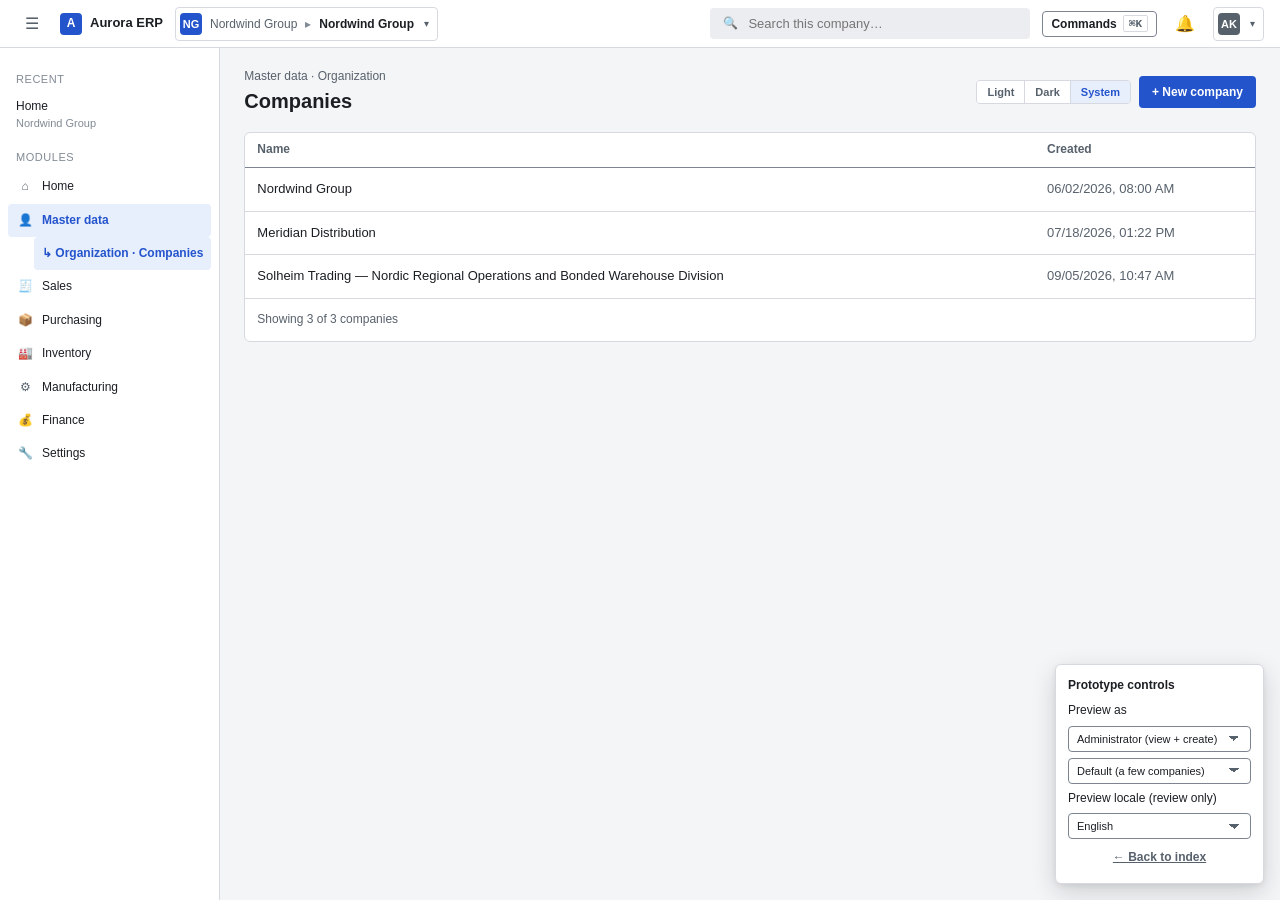
==== docs/design/prototypes/companies-list.html @ a1c12b9b "docs(design): first-run landing screen spec and prototype The second of three screens. What a brand-" ====
<!doctype html>
<html lang="en">
<head>
<meta charset="utf-8">
<meta name="viewport" content="width=device-width, initial-scale=1">
<title id="page-title">Companies — Nordwind Group · Aurora ERP</title>
<link rel="stylesheet" href="tokens.css">
<link rel="stylesheet" href="app.css">
<style>
  /* A deliberately PLAIN list, not the Data grid component (components.md §8)
     — SPEC-002 non-goals: no sorting/filtering/column settings/saved
     views/bulk actions/virtualization here. Visually distinct from
     table.grid (no sticky sunken header, no sort affordance, no checkbox
     column) so a developer copying this screen never mistakes it for the
     grid component. See spec, "Why not the Data grid." */
  table.plain-list { width: 100%; border-collapse: collapse; font-size: var(--font-size-body); }
  table.plain-list thead th {
    text-align: left; font-weight: 600; color: var(--color-text-muted);
    padding: var(--space-2) var(--space-3); border-bottom: 1px solid var(--color-border-strong);
    font-size: 12px;
  }
  table.plain-list tbody td { padding: 12px var(--space-3); border-bottom: 1px solid var(--color-border); vertical-align: top; }
  table.plain-list tbody tr:last-child td { border-bottom: none; }
  table.plain-list td.name-cell { max-width: 480px; overflow-wrap: anywhere; }
  table.plain-list td.date-cell { color: var(--color-text-muted); white-space: nowrap; }
  .list-footer { display: flex; align-items: center; justify-content: space-between; padding: var(--space-3); font-size: 12px; color: var(--color-text-muted); border-top: 1px solid var(--color-border); }
  .scale-note { font-size: 11px; color: var(--color-text-subtle); padding: 0 var(--space-3) var(--space-2); }
  .skeleton-cell { height: 14px; width: 60%; }
</style>
</head>
<body>
<div class="shell" id="shell">

  <header class="topbar">
    <button class="icon-btn" title="Toggle navigation" aria-label="Toggle navigation" onclick="toggleRail()">☰</button>
    <div class="brand"><span class="mark">A</span> Aurora ERP</div>

    <!-- Now three companies exist (continuing the story from first-run-landing.html),
         so tenant name and company name have diverged from "identical" — the
         switcher's two-segment Tenant ▸ Company form is back (components.md §18). -->
    <div class="switcher">
      <button class="switcher-trigger" onclick="togglePopover('company-popover', event)" aria-haspopup="true">
        <span class="company-badge" style="--badge-color:#2454CC">NG</span>
        <span class="tenant-name">Nordwind Group</span>
        <span class="sep">▸</span>
        <span class="company-name">Nordwind Group</span>
        <span class="chev">▾</span>
      </button>
      <div class="popover" id="company-popover" hidden>
        <div class="group-label">Nordwind Group</div>
        <div class="popover-item active">
          <span class="company-badge" style="--badge-color:#2454CC">NG</span>
          <div><div>Nordwind Group</div></div>
        </div>
        <div class="popover-item">
          <span class="company-badge" style="--badge-color:#8A5200">MD</span>
          <div><div>Meridian Distribution</div></div>
        </div>
        <div class="popover-item">
          <span class="company-badge" style="--badge-color:#146C2E">ST</span>
          <div><div>Solheim Trading</div></div>
        </div>
      </div>
    </div>

    <div class="spacer"></div>
    <div class="search-box"><span>🔍</span><input placeholder="Search this company…" onfocus="openModal('cmdk-modal'); this.blur();"></div>
    <button class="btn btn-secondary btn-sm" onclick="openModal('cmdk-modal')">Commands <span class="kbd">⌘K</span></button>
    <button class="icon-btn" title="Notifications" aria-label="Notifications">🔔</button>
    <div class="switcher">
      <button class="switcher-trigger" onclick="togglePopover('user-popover', event)">
        <span class="company-badge" style="--badge-color:#57616C">AK</span>
        <span class="chev">▾</span>
      </button>
      <div class="popover" id="user-popover" hidden style="right:0;left:auto;min-width:200px;">
        <div class="popover-item">Preferences</div><div class="popover-item">Sign out</div>
      </div>
    </div>
  </header>

  <!-- Nav rail sub-navigation expanded under "Master data" -> "Organization" ->
       "Companies", per app-shell.md's own "each expandable to its sub-areas"
       rule — the first prototype to actually show a module's sub-nav. -->
  <nav class="nav-rail">
    <div class="nav-section-label">Recent</div>
    <div class="recent-item" onclick="location.href='first-run-landing.html'"><span class="title">Home</span><span class="co">Nordwind Group</span></div>
    <div class="nav-section-label">Modules</div>
    <a class="nav-item" href="first-run-landing.html"><span class="ic">⌂</span><span class="label">Home</span></a>
    <a class="nav-item active" href="companies-list.html" style="padding-left:8px;"><span class="ic">👤</span><span class="label">Master data</span></a>
    <a class="nav-item active" href="companies-list.html" style="margin-left:26px;width:calc(100% - 26px);font-weight:600;"><span class="label">↳ Organization · Companies</span></a>
    <a class="nav-item"><span class="ic">🧾</span><span class="label">Sales</span></a>
    <a class="nav-item"><span class="ic">📦</span><span class="label">Purchasing</span></a>
    <a class="nav-item"><span class="ic">🏭</span><span class="label">Inventory</span></a>
    <a class="nav-item"><span class="ic">⚙</span><span class="label">Manufacturing</span></a>
    <a class="nav-item"><span class="ic">💰</span><span class="label">Finance</span></a>
    <a class="nav-item"><span class="ic">🔧</span><span class="label">Settings</span></a>
  </nav>

  <main class="main">
    <div class="page" style="max-width:1100px;">
      <div class="page-header" id="page-header-full">
        <div>
          <div class="breadcrumb" data-i18n="companies.breadcrumb">Master data · Organization</div>
          <h1 data-i18n="companies.heading">Companies</h1>
        </div>
        <div style="display:flex; gap:var(--space-2); align-items:center;">
          <div class="theme-toggle" aria-label="Theme">
            <button data-mode="light" onclick="setTheme('light')">Light</button>
            <button data-mode="dark" onclick="setTheme('dark')">Dark</button>
            <button data-mode="system" onclick="setTheme('system')">System</button>
          </div>
          <button class="btn btn-primary" id="new-company-btn" onclick="onNewCompanyClick()">
            <span data-i18n="companies.newButton">+ New company</span>
          </button>
        </div>
      </div>

      <!-- ============ DEFAULT (a few companies, has permission) ============ -->
      <div class="panel" id="content-default">
        <table class="plain-list">
          <thead>
            <tr>
              <th data-i18n="companies.colName">Name</th>
              <th style="width:220px;" data-i18n="companies.colCreated">Created</th>
            </tr>
          </thead>
          <tbody id="rows-default">
            <tr><td class="name-cell">Nordwind Group</td><td class="date-cell" data-i18n-datetime="2026-06-02T08:00:00Z"></td></tr>
            <tr><td class="name-cell">Meridian Distribution</td><td class="date-cell" data-i18n-datetime="2026-07-18T13:22:00Z"></td></tr>
            <tr><td class="name-cell">Solheim Trading — Nordic Regional Operations and Bonded Warehouse Division</td><td class="date-cell" data-i18n-datetime="2026-09-05T10:47:00Z"></td></tr>
          </tbody>
        </table>
        <div class="list-footer">
          <span id="footer-count" data-i18n="companies.footerCountFew" data-i18n-vars='{"shown":"3","total":"3"}'>Showing 3 of 3 companies</span>
        </div>
      </div>

      <!-- ============ LOADING ============ -->
      <div class="panel" id="content-loading" hidden>
        <table class="plain-list">
          <thead><tr><th data-i18n="companies.colName">Name</th><th style="width:220px;" data-i18n="companies.colCreated">Created</th></tr></thead>
          <tbody>
            <tr><td><div class="skeleton skeleton-cell"></div></td><td><div class="skeleton skeleton-cell" style="width:80px;"></div></td></tr>
            <tr><td><div class="skeleton skeleton-cell" style="width:40%;"></div></td><td><div class="skeleton skeleton-cell" style="width:80px;"></div></td></tr>
            <tr><td><div class="skeleton skeleton-cell" style="width:50%;"></div></td><td><div class="skeleton skeleton-cell" style="width:80px;"></div></td></tr>
          </tbody>
        </table>
        <div class="list-footer" data-i18n="companies.loadingLabel">Loading companies…</div>
      </div>

      <!-- ============ TRUE EMPTY (should never happen, per AC-7) ============ -->
      <div class="panel" id="content-empty" hidden>
        <div class="empty-state">
          <div class="glyph">🏢</div>
          <h3 data-i18n="companies.emptyHeading">No companies yet</h3>
          <p data-i18n="companies.emptyBody">This shouldn't happen on a provisioned tenant — every tenant starts with one default company. Contact support if you see this.</p>
        </div>
      </div>

      <!-- ============ ERROR ============ -->
      <div class="panel" id="content-error" hidden>
        <div class="empty-state">
          <div class="glyph">⚠</div>
          <h3 data-i18n="companies.errorHeading">We couldn't load your companies</h3>
          <p data-i18n="companies.errorBody">Try again, or contact support if this keeps happening.</p>
          <button class="btn btn-secondary" onclick="setPersonaState('admin')"><span data-i18n="companies.retry">Retry</span></button>
        </div>
      </div>

      <!-- ============ NO ACCESS (403 — no organization.company.view) ============ -->
      <div class="panel" id="content-no-access" hidden>
        <div class="empty-state">
          <div class="glyph">🔒</div>
          <h3 data-i18n="companies.noAccessHeading">You don't have access to view companies</h3>
          <p data-i18n="companies.noAccessBody">Ask a tenant administrator for the organization.company.view permission.</p>
        </div>
      </div>

      <!-- ============ MANY ROWS (scale note — see spec, "Thousands of rows") ============ -->
      <div class="panel" id="content-many" hidden>
        <table class="plain-list">
          <thead><tr><th data-i18n="companies.colName">Name</th><th style="width:220px;" data-i18n="companies.colCreated">Created</th></tr></thead>
          <tbody id="rows-many"><!-- filled by script --></tbody>
        </table>
        <p class="scale-note">
          Illustrative only — a real tenant realistically holds at most a few dozen companies. If any tenant were
          ever observed exceeding roughly a few hundred, this screen should move to the Data grid component
          (components.md §8) rather than teach this plain list ad hoc virtualization. See spec, "Thousands of rows."
        </p>
        <div class="list-footer">
          <span id="footer-count-many" data-i18n="companies.footerCountMany"
                data-range-start="1" data-range-end="50" data-total="1204"
                data-i18n-vars='{"rangeStart":"1","rangeEnd":"50","total":"1204"}'></span>
          <span style="display:flex;align-items:center;gap:8px;">
            <button class="btn btn-ghost btn-sm" disabled>‹ Prev</button>
            <button class="btn btn-ghost btn-sm">Next ›</button>
          </span>
        </div>
      </div>
    </div>
  </main>
  <div class="conn-banner" id="conn-banner" data-state="connected"></div>
</div>

<div class="demo-controls">
  <div class="title" data-i18n="companies.demoPanelTitle">Prototype controls</div>
  <div class="group-label" data-i18n="companies.previewPersona">Preview as</div>
  <select class="input" style="height:26px; font-size:11px;" id="persona-select" onchange="setPersonaState(this.value)">
    <option value="admin">Administrator (view + create)</option>
    <option value="viewer">Viewer (view only)</option>
    <option value="none" data-i18n="companies.demoStateNoAccess">No permission (403)</option>
  </select>
  <select class="input" style="height:26px; font-size:11px;" id="scenario-select" onchange="setScenario(this.value)">
    <option value="default" data-i18n="companies.demoStateDefault">Default (a few companies)</option>
    <option value="loading" data-i18n="companies.demoStateLoading">Loading</option>
    <option value="empty" data-i18n="companies.demoStateEmpty">Empty (should never happen)</option>
    <option value="error" data-i18n="companies.demoStateError">Error</option>
    <option value="many" data-i18n="companies.demoStateMany">Many rows (scale note)</option>
  </select>
  <div class="group-label" data-i18n="companies.previewLocale">Preview locale (review only)</div>
  <select class="input locale-select" style="height:26px; font-size:11px;" onchange="previewLocale(this.value)">
    <option value="en">English</option>
    <option value="sv-SE">Svenska</option>
  </select>
  <a class="btn btn-ghost btn-sm" href="index.html">← Back to index</a>
</div>

<div class="modal-overlay" id="cmdk-modal" hidden>
  <div class="cmdk" role="dialog" aria-modal="true">
    <input placeholder="Search records, or type a command…" autofocus>
    <div class="results">
      <div class="group-label">Navigate to</div>
      <div class="result" onclick="location.href='first-run-landing.html'"><span>⌂</span> Home</div>
    </div>
  </div>
</div>
<div class="toast-stack"></div>

<script src="i18n.js"></script>
<script src="app.js"></script>
<script>
  // ---------------------------------------------------------------------
  // "Many rows" demo data — generated once, not shipped as a literal
  // 1,204-row fixture. The footer count intentionally uses a large number
  // here specifically to make the locale-driven THOUSANDS-SEPARATOR
  // difference visible (formatCount), which the default 3-row state is too
  // small to demonstrate: 1,204 (en) vs 1 204 (sv-SE, non-breaking space).
  // ---------------------------------------------------------------------
  function buildManyRows() {
    var tbody = document.getElementById("rows-many");
    var names = ["Solheim Trading", "Meridian Distribution", "Havenport Wholesale", "Ashford Supply Group",
      "Delta Ridge Traders", "Comet Bay Distribution", "Northgate Holdings", "Falkenberg Commerce"];
    var html = "";
    for (var i = 0; i < 50; i++) {
      var d = new Date(2026, 0, 1 + i * 3);
      html += "<tr><td class=\"name-cell\">" + names[i % names.length] + " " + (i + 1) + "</td>" +
        "<td class=\"date-cell\" data-i18n-datetime=\"" + d.toISOString() + "\"></td></tr>";
    }
    tbody.innerHTML = html;
  }
  buildManyRows();

  // The footer's {total} must go through formatCount() to actually show the
  // locale-driven thousands-grouping difference (1,204 vs 1 204) — earlier
  // draft of this file embedded the raw literal "1204" straight into
  // data-i18n-vars, which interpolated identically in both locales and
  // silently failed to demonstrate the thing this state exists to show.
  // rangeStart/rangeEnd are left as plain digits: below 1,000, grouping
  // makes no visible difference, so running them through formatCount too
  // would only add noise, not signal.
  function renderFooterCounts() {
    var el = document.getElementById("footer-count-many");
    var vars = JSON.parse(el.getAttribute("data-i18n-vars"));
    vars.total = formatCount(parseInt(el.getAttribute("data-total"), 10));
    vars.rangeStart = el.getAttribute("data-range-start");
    vars.rangeEnd = el.getAttribute("data-range-end");
    el.setAttribute("data-i18n-vars", JSON.stringify(vars));
  }
  renderFooterCounts();

  // ---------------------------------------------------------------------
  // Two independent demo axes: WHO is looking (permission) and WHAT the
  // server returned (loading/empty/error/scale). Kept separate because in
  // the real app they are genuinely orthogonal — a viewer can see an error
  // just as easily as an administrator can.
  // ---------------------------------------------------------------------
  var currentPersona = "admin";
  var currentScenario = "default";

  function setPersonaState(persona) {
    currentPersona = persona;
    document.getElementById("persona-select").value = persona;
    render();
  }
  function setScenario(scenario) {
    currentScenario = scenario;
    document.getElementById("scenario-select").value = scenario;
    render();
  }

  function render() {
    var header = document.getElementById("page-header-full");
    var panels = ["default", "loading", "empty", "error", "many", "no-access"];

    if (currentPersona === "none") {
      // No organization.company.view at all: the whole list surface — including
      // the "+ New company" action — is withheld, not merely disabled, per
      // components.md §17's "No permission" rule (state plainly, offer no
      // action the viewer isn't authorized for).
      header.style.display = "none";
      panels.forEach(function (p) { document.getElementById("content-" + p).hidden = (p !== "no-access"); });
      return;
    }

    header.style.display = "";
    panels.forEach(function (p) { document.getElementById("content-" + p).hidden = (p === "no-access") || (p !== currentScenario); });

    var btn = document.getElementById("new-company-btn");
    if (currentPersona === "viewer") {
      btn.disabled = true;
      btn.title = t("companies.newButtonDisabledReason");
    } else {
      btn.disabled = false;
      btn.removeAttribute("title");
    }
  }

  function onNewCompanyClick() {
    showToast("success", t("companies.newButtonToast"));
  }

  // Re-render dynamic dates/footer after every locale switch (same reasoning
  // as first-run-landing.html: applyI18n() cannot be safely called again
  // from inside its own completion hook).
  function previewLocale(loc) {
    try { localStorage.setItem("aurora-locale", loc); } catch (e) { /* ignore */ }
    applyI18n(); // re-run [data-i18n-datetime] scan and static-string lookups
  }

  render();
</script>
</body>
</html>
---- docs/design/prototypes/tokens.css ----
/*
 * tokens.css — GENERATED from docs/design/tokens.json by tokens.build.py + gen_css step.
 * Do not hand-edit. Change tokens.json, regenerate, review the contrast audit, then copy this file.
 * This is the reference implementation prototypes/ links to; the real app generates its own
 * copy of this file (or equivalent Sass/Blazor CSS isolation vars) from the same tokens.json.
 */

:root {
  --color-canvas: #F4F5F7;
  --color-surface: #FFFFFF;
  --color-surface-raised: #FFFFFF;
  --color-surface-sunken: #EBEDF0;
  --color-surface-hover: #F1F3F5;
  --color-surface-selected: #E7EEFC;
  --color-overlay: rgba(17,20,24,0.48);
  --color-text: #1B1F24;
  --color-text-muted: #57616C;
  --color-text-subtle: #818A94;
  --color-text-disabled: #A7ADB5;
  --color-text-on-accent: #FFFFFF;
  --color-border: #D6DAE0;
  --color-border-strong: #7C8590;
  --color-border-focus: #2454CC;
  --color-accent: #2454CC;
  --color-accent-hover: #1D45AA;
  --color-accent-active: #173989;
  --color-accent-muted: #E7EEFC;
  --color-accent-solid: #2454CC;
  --color-accent-solid-hover: #1D45AA;
  --color-accent-solid-active: #173989;
  --color-danger: #B3261E;
  --color-danger-muted: #FCEBEA;
  --color-danger-solid: #B3261E;
  --color-danger-solid-hover: #96201A;
  --color-danger-solid-active: #7A1A15;
  --color-warning: #8A5200;
  --color-warning-muted: #FCEEDA;
  --color-warning-solid: #C77700;
  --color-warning-solid-text: #1B1F24;
  --color-success: #146C2E;
  --color-success-muted: #E6F4EA;
  --color-success-solid: #146C2E;
  --color-info: #0B5FA5;
  --color-info-muted: #E5F1FB;
  --color-info-solid: #0B5FA5;

  --space-0: 0px;
  --space-1: 4px;
  --space-2: 8px;
  --space-3: 12px;
  --space-4: 16px;
  --space-5: 20px;
  --space-6: 24px;
  --space-8: 32px;
  --space-10: 40px;
  --space-12: 48px;
  --space-16: 64px;
  --space-20: 80px;
  --space-24: 96px;

  --radius-xs: 2px;
  --radius-sm: 4px;
  --radius-md: 6px;
  --radius-lg: 10px;
  --radius-full: 999px;

  --elevation-0: none;
  --elevation-1: 0 1px 2px rgba(16,20,24,0.06), 0 1px 1px rgba(16,20,24,0.04);
  --elevation-2: 0 2px 6px rgba(16,20,24,0.10), 0 1px 2px rgba(16,20,24,0.06);
  --elevation-3: 0 8px 24px rgba(16,20,24,0.16), 0 2px 6px rgba(16,20,24,0.08);
  --elevation-4: 0 16px 40px rgba(16,20,24,0.22), 0 4px 10px rgba(16,20,24,0.10);

  --duration-instant: 80ms;
  --duration-fast: 120ms;
  --duration-base: 180ms;
  --duration-slow: 240ms;
  --duration-slower: 320ms;
  --easing-standard: cubic-bezier(0.2, 0, 0, 1);
  --easing-entrance: cubic-bezier(0, 0, 0.2, 1);
  --easing-exit: cubic-bezier(0.4, 0, 1, 1);

  --font-family-ui: "Segoe UI", -apple-system, BlinkMacSystemFont, "Inter", Roboto, Helvetica, Arial, sans-serif;
  --font-family-mono: "Cascadia Mono", "SFMono-Regular", Consolas, "Liberation Mono", Menlo, monospace;
  --font-feature-numeric: "tnum" 1, "lnum" 1;
  --font-size-micro: 11px;
  --line-height-micro: 16px;
  --font-weight-micro: 400;
  --font-size-small: 12px;
  --line-height-small: 16px;
  --font-weight-small: 400;
  --font-size-body: 13px;
  --line-height-body: 20px;
  --font-weight-body: 400;
  --font-size-body-lg: 15px;
  --line-height-body-lg: 22px;
  --font-weight-body-lg: 400;
  --font-size-heading-sm: 17px;
  --line-height-heading-sm: 24px;
  --font-weight-heading-sm: 600;
  --font-size-heading-md: 20px;
  --line-height-heading-md: 28px;
  --font-weight-heading-md: 600;
  --font-size-heading-lg: 24px;
  --line-height-heading-lg: 32px;
  --font-weight-heading-lg: 600;
  --font-size-display: 30px;
  --line-height-display: 36px;
  --font-weight-display: 600;
  --font-weight-regular: 400;
  --font-weight-medium: 500;
  --font-weight-semibold: 600;
  --font-weight-bold: 700;

  --density-compact-row-height: 32px;
  --density-compact-font-size: 12px;
  --density-comfortable-row-height: 44px;
  --density-comfortable-font-size: 13px;
}

/* Dark theme: explicit opt-in via [data-theme="dark"] on <html>, */
/* OR automatic via prefers-color-scheme when no explicit choice is stored. */
@media (prefers-color-scheme: dark) {
  :root:not([data-theme="light"]) {
    --color-canvas: #14171B;
    --color-surface: #1C2027;
    --color-surface-raised: #262B33;
    --color-surface-sunken: #101317;
    --color-surface-hover: #262B33;
    --color-surface-selected: #1E2A44;
    --color-overlay: rgba(0,0,0,0.6);
    --color-text: #E7E9EC;
    --color-text-muted: #A9B0BA;
    --color-text-subtle: #6B7280;
    --color-text-disabled: #5B6472;
    --color-text-on-accent: #FFFFFF;
    --color-border: #333941;
    --color-border-strong: #6B7480;
    --color-border-focus: #8AB2FF;
    --color-accent: #8AB2FF;
    --color-accent-hover: #A8C6FF;
    --color-accent-active: #6C99EE;
    --color-accent-muted: #1E2A44;
    --color-accent-solid: #3565CE;
    --color-accent-solid-hover: #3A69D4;
    --color-accent-solid-active: #2C56B0;
    --color-danger: #FF8A80;
    --color-danger-muted: #3A1B18;
    --color-danger-solid: #C4392F;
    --color-danger-solid-hover: #D8493D;
    --color-danger-solid-active: #A72F26;
    --color-warning: #F2B84B;
    --color-warning-muted: #3A2A0E;
    --color-warning-solid: #C77700;
    --color-warning-solid-text: #10141A;
    --color-success: #6FDB94;
    --color-success-muted: #123420;
    --color-success-solid: #1E7A3E;
    --color-info: #7CC0FF;
    --color-info-muted: #122A3E;
    --color-info-solid: #1D6FB8;
    --elevation-0: none;
    --elevation-1: 0 1px 2px rgba(0,0,0,0.40);
    --elevation-2: 0 2px 8px rgba(0,0,0,0.48);
    --elevation-3: 0 10px 28px rgba(0,0,0,0.56);
    --elevation-4: 0 20px 48px rgba(0,0,0,0.64);
  }
}

:root[data-theme="dark"] {
  --color-canvas: #14171B;
  --color-surface: #1C2027;
  --color-surface-raised: #262B33;
  --color-surface-sunken: #101317;
  --color-surface-hover: #262B33;
  --color-surface-selected: #1E2A44;
  --color-overlay: rgba(0,0,0,0.6);
  --color-text: #E7E9EC;
  --color-text-muted: #A9B0BA;
  --color-text-subtle: #6B7280;
  --color-text-disabled: #5B6472;
  --color-text-on-accent: #FFFFFF;
  --color-border: #333941;
  --color-border-strong: #6B7480;
  --color-border-focus: #8AB2FF;
  --color-accent: #8AB2FF;
  --color-accent-hover: #A8C6FF;
  --color-accent-active: #6C99EE;
  --color-accent-muted: #1E2A44;
  --color-accent-solid: #3565CE;
  --color-accent-solid-hover: #3A69D4;
  --color-accent-solid-active: #2C56B0;
  --color-danger: #FF8A80;
  --color-danger-muted: #3A1B18;
  --color-danger-solid: #C4392F;
  --color-danger-solid-hover: #D8493D;
  --color-danger-solid-active: #A72F26;
  --color-warning: #F2B84B;
  --color-warning-muted: #3A2A0E;
  --color-warning-solid: #C77700;
  --color-warning-solid-text: #10141A;
  --color-success: #6FDB94;
  --color-success-muted: #123420;
  --color-success-solid: #1E7A3E;
  --color-info: #7CC0FF;
  --color-info-muted: #122A3E;
  --color-info-solid: #1D6FB8;
  --elevation-0: none;
  --elevation-1: 0 1px 2px rgba(0,0,0,0.40);
  --elevation-2: 0 2px 8px rgba(0,0,0,0.48);
  --elevation-3: 0 10px 28px rgba(0,0,0,0.56);
  --elevation-4: 0 20px 48px rgba(0,0,0,0.64);
}

@media (prefers-reduced-motion: reduce) {
  :root {
    --duration-instant: 1ms;
    --duration-fast: 1ms;
    --duration-base: 1ms;
    --duration-slow: 1ms;
    --duration-slower: 1ms;
  }
}
---- docs/design/prototypes/app.css ----
/*
 * app.css — shared shell + component styles for the static prototypes.
 * Built ONLY on custom properties from tokens.css (generated from tokens.json).
 * No raw hex values below except where a one-off prototype-only accent
 * (company-badge colors) is explicitly noted as illustrative, not a token.
 */

* { box-sizing: border-box; }
html, body { height: 100%; }
body {
  margin: 0;
  background: var(--color-canvas);
  color: var(--color-text);
  font-family: var(--font-family-ui);
  font-size: var(--font-size-body);
  line-height: 1.45;
  -webkit-font-smoothing: antialiased;
}
h1, h2, h3, p { margin: 0; }
button { font-family: inherit; }
a { color: var(--color-accent); }

/* ---------- focus ---------- */
:focus { outline: none; }
:focus-visible {
  outline: 2px solid var(--color-border-focus);
  outline-offset: 2px;
  border-radius: var(--radius-xs);
}
.cell:focus-visible, .nav-item:focus-visible, tr:focus-visible {
  outline: 2px solid var(--color-border-focus);
  outline-offset: -2px;
}

/* ---------- utility ---------- */
.visually-hidden {
  position: absolute; width: 1px; height: 1px; padding: 0; margin: -1px;
  overflow: hidden; clip: rect(0,0,0,0); white-space: nowrap; border: 0;
}
.tnum { font-feature-settings: var(--font-feature-numeric); font-variant-numeric: tabular-nums; }
.muted { color: var(--color-text-muted); }
.mono { font-family: var(--font-family-mono); }

/* ===========================================================================
   SHELL LAYOUT
   =========================================================================== */
.shell {
  display: grid;
  grid-template-columns: auto 1fr;
  grid-template-rows: 48px 1fr auto;
  grid-template-areas:
    "topbar topbar"
    "nav main"
    "banner banner";
  min-height: 100vh;
}
.shell.rail-collapsed { grid-template-columns: 56px 1fr; }

.topbar {
  grid-area: topbar;
  display: flex;
  align-items: center;
  gap: var(--space-3);
  padding: 0 var(--space-4);
  background: var(--color-surface);
  border-bottom: 1px solid var(--color-border);
  position: sticky; top: 0; z-index: 30;
}
.topbar .brand {
  display: flex; align-items: center; gap: var(--space-2);
  font-weight: 600; font-size: var(--font-size-body);
  white-space: nowrap;
}
.topbar .brand .mark {
  width: 22px; height: 22px; border-radius: var(--radius-sm);
  background: var(--color-accent-solid); color: var(--color-text-on-accent);
  display: flex; align-items: center; justify-content: center;
  font-weight: 700; font-size: 12px;
}
.icon-btn {
  width: 32px; height: 32px; border-radius: var(--radius-sm);
  border: 1px solid transparent; background: transparent; color: var(--color-text-muted);
  display: flex; align-items: center; justify-content: center; cursor: pointer;
  font-size: 16px;
}
.icon-btn:hover { background: var(--color-surface-hover); color: var(--color-text); }
.topbar .spacer { flex: 1; }
.search-box {
  display: flex; align-items: center; gap: var(--space-2);
  width: 320px; max-width: 40vw;
  background: var(--color-surface-sunken); border: 1px solid transparent;
  border-radius: var(--radius-sm); padding: 6px var(--space-3);
  color: var(--color-text-muted); font-size: var(--font-size-small);
}
.search-box input {
  border: 0; background: transparent; outline: none; color: var(--color-text);
  font-size: var(--font-size-body); width: 100%;
}
.kbd {
  font-family: var(--font-family-mono); font-size: 11px; color: var(--color-text-muted);
  background: var(--color-surface); border: 1px solid var(--color-border);
  border-radius: var(--radius-xs); padding: 1px 5px;
}

/* ---------- tenant/company switcher ---------- */
.switcher { position: relative; }
.switcher-trigger {
  display: flex; align-items: center; gap: var(--space-2);
  border: 1px solid var(--color-border); background: var(--color-surface);
  border-radius: var(--radius-sm); padding: 5px var(--space-2) 5px var(--space-1);
  cursor: pointer; color: var(--color-text); font-size: var(--font-size-small);
  max-width: 320px;
}
.switcher-trigger:hover { background: var(--color-surface-hover); }
.company-badge {
  width: 22px; height: 22px; border-radius: var(--radius-sm);
  display: flex; align-items: center; justify-content: center;
  font-size: 11px; font-weight: 700; color: #fff; flex: none;
  background: var(--badge-color, var(--color-accent-solid));
}
.switcher-trigger .tenant-name { color: var(--color-text-muted); }
.switcher-trigger .sep { color: var(--color-text-subtle); }
.switcher-trigger .company-name { font-weight: 600; white-space: nowrap; overflow: hidden; text-overflow: ellipsis; }
.switcher-trigger .chev { color: var(--color-text-muted); font-size: 10px; margin-left: 2px; }

.popover {
  position: absolute; top: calc(100% + 6px); left: 0;
  background: var(--color-surface-raised); border: 1px solid var(--color-border);
  border-radius: var(--radius-md); box-shadow: var(--elevation-3);
  min-width: 320px; z-index: 50; padding: var(--space-2);
}
.popover[hidden] { display: none; }
.popover .group-label {
  font-size: 11px; text-transform: uppercase; letter-spacing: .04em;
  color: var(--color-text-subtle); padding: var(--space-2) var(--space-2) var(--space-1);
}
.popover-item {
  display: flex; align-items: center; gap: var(--space-2);
  padding: var(--space-2); border-radius: var(--radius-sm);
  cursor: pointer; font-size: var(--font-size-small); color: var(--color-text);
  border: 1px solid transparent;
}
.popover-item:hover, .popover-item:focus-visible { background: var(--color-surface-hover); }
.popover-item.active { background: var(--color-accent-muted); border-color: var(--color-accent); }
.popover-item .meta { color: var(--color-text-muted); font-size: 11px; }
.popover hr { border: 0; border-top: 1px solid var(--color-border); margin: var(--space-2) 0; }

/* ---------- nav rail ---------- */
.nav-rail {
  grid-area: nav;
  background: var(--color-surface); border-right: 1px solid var(--color-border);
  padding: var(--space-3) var(--space-2);
  overflow-y: auto;
}
.nav-section-label {
  font-size: 11px; text-transform: uppercase; letter-spacing: .05em;
  color: var(--color-text-subtle); padding: var(--space-3) var(--space-2) var(--space-1);
}
.nav-item {
  display: flex; align-items: center; gap: var(--space-2);
  padding: 8px var(--space-2); border-radius: var(--radius-sm);
  color: var(--color-text); text-decoration: none; font-size: var(--font-size-small);
  cursor: pointer; white-space: nowrap; overflow: hidden;
}
.nav-item .ic { width: 18px; text-align: center; flex: none; color: var(--color-text-muted); }
.nav-item:hover { background: var(--color-surface-hover); }
.nav-item.active { background: var(--color-accent-muted); color: var(--color-accent); font-weight: 600; }
.nav-item.active .ic { color: var(--color-accent); }
.rail-collapsed .nav-item span.label,
.rail-collapsed .nav-section-label { display: none; }
.rail-collapsed .nav-item { justify-content: center; }
.recent-item {
  display: flex; flex-direction: column; gap: 1px;
  padding: 6px var(--space-2); border-radius: var(--radius-sm); font-size: 12px;
  cursor: pointer;
}
.recent-item:hover { background: var(--color-surface-hover); }
.recent-item .title { color: var(--color-text); overflow:hidden; text-overflow:ellipsis; white-space:nowrap;}
.recent-item .co { color: var(--color-text-subtle); font-size: 11px; }
.rail-collapsed .recent-item { display: none; }

/* ---------- main content ---------- */
.main { grid-area: main; overflow: auto; }
.page {
  padding: var(--space-5) var(--space-6);
  max-width: 1400px;
  display: flex; flex-direction: column; gap: var(--space-4);
}
.page-header {
  display: flex; align-items: center; justify-content: space-between; gap: var(--space-4);
  flex-wrap: wrap;
}
.page-header h1 { font-size: var(--font-size-heading-md); font-weight: 600; }
.breadcrumb { font-size: var(--font-size-small); color: var(--color-text-muted); margin-bottom: 2px; }
.breadcrumb a { color: var(--color-text-muted); text-decoration: none; }
.breadcrumb a:hover { color: var(--color-accent); }

/* ---------- connection banner ---------- */
.conn-banner {
  grid-area: banner;
  display: none;
  align-items: center; gap: var(--space-3);
  padding: 10px var(--space-4);
  font-size: var(--font-size-small); font-weight: 500;
  position: sticky; bottom: 0; z-index: 40;
}
.conn-banner.show { display: flex; }
.conn-banner.warning { background: var(--color-warning-muted); color: var(--color-warning); border-top: 1px solid var(--color-warning); }
.conn-banner.success { background: var(--color-success-muted); color: var(--color-success); border-top: 1px solid var(--color-success); }
.conn-banner.danger { background: var(--color-danger-muted); color: var(--color-danger); border-top: 1px solid var(--color-danger); }
.conn-banner .spin {
  width: 14px; height: 14px; border-radius: 50%;
  border: 2px solid currentColor; border-top-color: transparent;
  animation: spin 0.8s linear infinite; flex: none;
}
@keyframes spin { to { transform: rotate(360deg); } }
.conn-banner button.link {
  background: none; border: none; color: inherit; font-weight: 700;
  text-decoration: underline; cursor: pointer; padding: 0; font-size: inherit;
}
.demo-controls {
  position: fixed; bottom: var(--space-4); right: var(--space-4); z-index: 60;
  background: var(--color-surface-raised); border: 1px solid var(--color-border);
  border-radius: var(--radius-md); box-shadow: var(--elevation-3);
  padding: var(--space-3); font-size: 12px; display: flex; flex-direction: column; gap: 6px;
  max-width: 220px;
}
.demo-controls .title { font-weight: 600; margin-bottom: 2px; }
.demo-controls button { font-size: 11px; }

/* ===========================================================================
   BUTTONS
   =========================================================================== */
.btn {
  display: inline-flex; align-items: center; justify-content: center; gap: 6px;
  height: 32px; padding: 0 var(--space-3);
  border-radius: var(--radius-sm); font-size: var(--font-size-small); font-weight: 600;
  cursor: pointer; border: 1px solid transparent; white-space: nowrap;
  transition: background var(--duration-fast) var(--easing-standard);
}
.btn:disabled { opacity: 0.4; cursor: not-allowed; }
.btn-primary { background: var(--color-accent-solid); color: var(--color-text-on-accent); }
.btn-primary:hover:not(:disabled) { background: var(--color-accent-solid-hover); }
.btn-primary:active:not(:disabled) { background: var(--color-accent-solid-active); }
.btn-secondary { background: var(--color-surface); border-color: var(--color-border-strong); color: var(--color-text); }
.btn-secondary:hover:not(:disabled) { background: var(--color-surface-hover); }
.btn-ghost { background: transparent; color: var(--color-text-muted); }
.btn-ghost:hover:not(:disabled) { background: var(--color-surface-hover); color: var(--color-text); }
.btn-danger { background: var(--color-danger-solid); color: #fff; }
.btn-danger:hover:not(:disabled) { background: var(--color-danger-solid-hover); }
.btn-sm { height: 26px; padding: 0 var(--space-2); font-size: 12px; }
.btn .spinner {
  width: 13px; height: 13px; border-radius: 50%;
  border: 2px solid currentColor; border-top-color: transparent;
  animation: spin 0.7s linear infinite;
}

/* ===========================================================================
   FORM CONTROLS
   =========================================================================== */
.field { display: flex; flex-direction: column; gap: 5px; }
.field label { font-size: 12px; font-weight: 600; color: var(--color-text-muted); }
.field .hint { font-size: 11px; color: var(--color-text-subtle); }
.field .error-msg { font-size: 12px; color: var(--color-danger); }
.input, select.input, textarea.input {
  height: 32px; border-radius: var(--radius-sm); border: 1px solid var(--color-border-strong);
  background: var(--color-surface); color: var(--color-text); padding: 0 var(--space-2);
  font-size: var(--font-size-body); font-family: inherit; width: 100%;
}
.input:hover { border-color: var(--color-text-muted); }
.input:focus-visible, .input:focus { border-color: var(--color-border-focus); box-shadow: 0 0 0 2px var(--color-accent-muted); outline: none; }
.input:disabled { background: var(--color-surface-sunken); color: var(--color-text-disabled); cursor: not-allowed; }
.input[readonly] { background: var(--color-surface); color: var(--color-text); border-color: var(--color-border); }
.input.has-error, .cell-input.has-error { border-color: var(--color-danger); }
.input.num { text-align: right; }
select.input { appearance: none; background-image: linear-gradient(45deg, transparent 50%, var(--color-text-muted) 50%), linear-gradient(135deg, var(--color-text-muted) 50%, transparent 50%); background-position: calc(100% - 16px) center, calc(100% - 11px) center; background-size: 5px 5px, 5px 5px; background-repeat: no-repeat; padding-right: 28px; }

/* ===========================================================================
   BADGES
   =========================================================================== */
.badge {
  display: inline-flex; align-items: center; gap: 4px;
  border-radius: var(--radius-full); padding: 2px 9px; font-size: 11px; font-weight: 600;
  white-space: nowrap; line-height: 1.6;
}
.badge-info { background: var(--color-info-muted); color: var(--color-info); }
.badge-warning { background: var(--color-warning-muted); color: var(--color-warning); }
.badge-success { background: var(--color-success-muted); color: var(--color-success); }
.badge-danger { background: var(--color-danger-muted); color: var(--color-danger); }
.badge-neutral { background: var(--color-surface-sunken); color: var(--color-text-muted); }

/* ===========================================================================
   TOOLBAR / GRID
   =========================================================================== */
.panel { background: var(--color-surface); border: 1px solid var(--color-border); border-radius: var(--radius-md); }
.toolbar {
  display: flex; align-items: center; gap: var(--space-2); flex-wrap: wrap;
  padding: var(--space-3); border-bottom: 1px solid var(--color-border);
}
.chip {
  display: inline-flex; align-items: center; gap: 6px;
  background: var(--color-accent-muted); color: var(--color-accent);
  border-radius: var(--radius-full); padding: 3px 4px 3px 10px; font-size: 12px; font-weight: 500;
}
.chip button { background: none; border: none; color: inherit; cursor: pointer; font-size: 13px; line-height: 1; padding: 2px; border-radius: 50%; }
.chip button:hover { background: rgba(0,0,0,0.08); }
.toolbar .sep { width: 1px; height: 20px; background: var(--color-border); margin: 0 2px; }

.grid-scroll { overflow: auto; }
table.grid { width: 100%; border-collapse: collapse; font-size: var(--font-size-small); }
table.grid.density-compact th, table.grid.density-compact td { height: var(--density-compact-row-height); font-size: var(--density-compact-font-size); }
table.grid.density-comfortable th, table.grid.density-comfortable td { height: var(--density-comfortable-row-height); font-size: var(--density-comfortable-font-size); }
table.grid thead th {
  position: sticky; top: 0; background: var(--color-surface-sunken); z-index: 1;
  text-align: left; font-weight: 600; color: var(--color-text-muted);
  padding: 0 var(--space-3); border-bottom: 1px solid var(--color-border);
  cursor: pointer; user-select: none; white-space: nowrap;
}
table.grid thead th:hover { color: var(--color-text); }
table.grid thead th .arrow { font-size: 10px; margin-left: 4px; color: var(--color-accent); }
table.grid thead th.num, table.grid td.num { text-align: right; }
table.grid tbody td { padding: 0 var(--space-3); border-bottom: 1px solid var(--color-border); color: var(--color-text); vertical-align: middle; }
table.grid tbody tr { cursor: pointer; }
table.grid tbody tr:hover { background: var(--color-surface-hover); }
table.grid tbody tr.selected { background: var(--color-surface-selected); }
table.grid tbody tr:focus-visible { outline: 2px solid var(--color-border-focus); outline-offset: -2px; }
table.grid td.checkbox-cell, table.grid th.checkbox-cell { width: 36px; padding: 0 0 0 var(--space-3); }
table.grid input[type="checkbox"] { width: 15px; height: 15px; accent-color: var(--color-accent-solid); cursor: pointer; }

.grid-footer {
  display: flex; align-items: center; justify-content: space-between;
  padding: var(--space-2) var(--space-3); border-top: 1px solid var(--color-border);
  font-size: 12px; color: var(--color-text-muted);
}
.bulk-bar {
  display: none; align-items: center; gap: var(--space-3);
  padding: var(--space-2) var(--space-3); background: var(--color-accent-muted);
  border-bottom: 1px solid var(--color-border); font-size: 12px; color: var(--color-text);
}
.bulk-bar.show { display: flex; }
.bulk-bar strong { color: var(--color-accent); }

/* ---------- skeleton loading ---------- */
/* components.md references a skeleton loading state in several places
   (data grid initial load, master-detail loading, form fields whose value
   is fetched) without a shared CSS shape — this is that shape, added by
   docs/design/screens/SPEC-001-first-run-landing.md's prototype, the first
   to actually render one. Respects prefers-reduced-motion per tokens.md's
   motion rules (the shimmer is decorative; a static, slightly-dimmed block
   is just as informative and doesn't rely on motion to read as "loading"). */
.skeleton {
  background: linear-gradient(90deg, var(--color-surface-sunken) 25%, var(--color-border) 37%, var(--color-surface-sunken) 63%);
  background-size: 400% 100%;
  animation: skeleton-pulse 1.4s ease infinite;
  border-radius: var(--radius-sm);
  color: transparent;
}
@keyframes skeleton-pulse { 0% { background-position: 100% 50%; } 100% { background-position: 0 50%; } }
@media (prefers-reduced-motion: reduce) {
  .skeleton { animation: none; background: var(--color-surface-sunken); opacity: .7; }
}

/* ---------- empty state ---------- */
.empty-state {
  display: flex; flex-direction: column; align-items: center; justify-content: center;
  gap: var(--space-2); padding: var(--space-16) var(--space-4); text-align: center; color: var(--color-text-muted);
}
.empty-state .glyph { font-size: 34px; opacity: .5; margin-bottom: var(--space-2); }
.empty-state h3 { font-size: var(--font-size-body-lg); color: var(--color-text); font-weight: 600; }
.empty-state p { font-size: var(--font-size-small); max-width: 360px; }

/* ===========================================================================
   MASTER-DETAIL / DOCUMENT HEADER
   =========================================================================== */
.doc-header {
  display: flex; align-items: flex-start; justify-content: space-between; gap: var(--space-4);
  flex-wrap: wrap;
}
.doc-title { display: flex; flex-direction: column; gap: 4px; }
.doc-title .company-line { font-size: 12px; color: var(--color-text-muted); display: flex; align-items: center; gap: 6px; }
.doc-title h1 { font-size: var(--font-size-heading-md); font-weight: 600; }
.doc-actions { display: flex; gap: var(--space-2); }

.stepper { display: flex; align-items: center; gap: 0; padding: var(--space-3) 0; }
.step { display: flex; align-items: center; gap: var(--space-2); }
.step .dot {
  width: 22px; height: 22px; border-radius: 50%; display: flex; align-items: center; justify-content: center;
  font-size: 11px; font-weight: 700; border: 2px solid var(--color-border-strong); color: var(--color-text-muted); flex: none;
}
.step.done .dot { background: var(--color-success); border-color: var(--color-success); color: #fff; }
.step.current .dot { border-color: var(--color-accent); color: var(--color-accent); }
.step.current .label { font-weight: 700; color: var(--color-text); }
.step.blocked .dot { border-color: var(--color-danger); color: var(--color-danger); }
.step .label { font-size: 12px; color: var(--color-text-muted); white-space: nowrap; }
.step-line { width: 40px; height: 2px; background: var(--color-border); margin: 0 var(--space-2); }
.step.done + .step-line { background: var(--color-success); }

.info-grid { display: grid; grid-template-columns: repeat(4, minmax(140px,1fr)); gap: var(--space-4); }
.info-grid .field .value { font-size: var(--font-size-body); font-weight: 500; }

/* ===========================================================================
   LINE EDITOR
   =========================================================================== */
.line-editor { width: 100%; border-collapse: collapse; }
.line-editor thead th {
  text-align: left; font-size: 11px; text-transform: uppercase; letter-spacing: .03em;
  color: var(--color-text-subtle); font-weight: 600; padding: 6px var(--space-2);
  border-bottom: 1px solid var(--color-border);
}
.line-editor thead th.num { text-align: right; }
.line-editor tbody td { padding: 4px var(--space-2); border-bottom: 1px solid var(--color-border); }
.line-editor tbody tr.new-line { opacity: .7; }
.line-editor tbody tr.overridden td.tax-cell { position: relative; }
.line-editor .cell-input {
  width: 100%; border: 1px solid transparent; background: transparent; height: 30px;
  padding: 0 6px; font-size: var(--font-size-body); border-radius: var(--radius-xs); color: var(--color-text);
}
.line-editor .cell-input:hover { border-color: var(--color-border); }
.line-editor .cell-input:focus { border-color: var(--color-border-focus); background: var(--color-surface); box-shadow: 0 0 0 2px var(--color-accent-muted); outline: none; }
.line-editor .cell-input.num { text-align: right; }
.line-editor td.num, .line-editor th.num { text-align: right; }
.line-editor .line-total { font-weight: 600; }
.line-editor .row-del {
  border: none; background: transparent; color: var(--color-text-subtle); cursor: pointer;
  width: 24px; height: 24px; border-radius: var(--radius-xs);
}
.line-editor .row-del:hover { background: var(--color-danger-muted); color: var(--color-danger); }
.override-flag { color: var(--color-warning); font-size: 10px; margin-left: 4px; cursor: help; }
.is-posted .line-editor .cell-input,
.is-posted .line-editor select { background: transparent; cursor: default; }
.is-posted .line-editor tbody tr:hover { background: transparent; }

.totals { display: flex; justify-content: flex-end; padding: var(--space-3) 0; }
.totals table { border-collapse: collapse; min-width: 280px; }
.totals td { padding: 4px var(--space-2); font-size: var(--font-size-small); }
.totals td.label { color: var(--color-text-muted); text-align: right; }
.totals td.val { text-align: right; font-weight: 500; }
.totals tr.grand td { border-top: 1px solid var(--color-border); font-size: var(--font-size-body-lg); font-weight: 700; padding-top: 8px; }

/* ===========================================================================
   TOASTS
   =========================================================================== */
.toast-stack { position: fixed; bottom: var(--space-4); right: var(--space-4); display: flex; flex-direction: column; gap: var(--space-2); z-index: 100; width: 320px; }
.toast {
  display: flex; align-items: flex-start; gap: var(--space-2);
  background: var(--color-surface-raised); border: 1px solid var(--color-border);
  border-radius: var(--radius-md); box-shadow: var(--elevation-3); padding: var(--space-3);
  font-size: 12px;
}
.toast .ic { font-size: 15px; flex: none; }
.toast.success .ic { color: var(--color-success); }
.toast.danger .ic { color: var(--color-danger); }
.toast .msg { flex: 1; color: var(--color-text); }
.toast .action { color: var(--color-accent); font-weight: 600; cursor: pointer; background: none; border: none; padding: 0; font-size: inherit; }

/* ===========================================================================
   COMMAND PALETTE / MODAL
   =========================================================================== */
.modal-overlay {
  position: fixed; inset: 0; background: var(--color-overlay); z-index: 90;
  display: flex; align-items: flex-start; justify-content: center; padding-top: 12vh;
}
.modal-overlay[hidden] { display: none; }
.cmdk {
  width: 560px; max-width: 90vw; background: var(--color-surface-raised);
  border-radius: var(--radius-lg); box-shadow: var(--elevation-4); overflow: hidden;
}
.cmdk input {
  width: 100%; border: none; padding: var(--space-4); font-size: var(--font-size-body-lg);
  background: transparent; color: var(--color-text); outline: none;
  border-bottom: 1px solid var(--color-border);
}
.cmdk .results { max-height: 340px; overflow-y: auto; padding: var(--space-2); }
.cmdk .group-label { font-size: 11px; text-transform: uppercase; color: var(--color-text-subtle); padding: var(--space-2); }
.cmdk .result { display: flex; align-items: center; gap: var(--space-2); padding: var(--space-2); border-radius: var(--radius-sm); cursor: pointer; font-size: var(--font-size-small); }
.cmdk .result:hover, .cmdk .result.sel { background: var(--color-surface-hover); }
.cmdk .result .co { margin-left: auto; font-size: 11px; color: var(--color-text-subtle); }

.dialog {
  width: 440px; max-width: 90vw; background: var(--color-surface-raised);
  border-radius: var(--radius-lg); box-shadow: var(--elevation-4); padding: var(--space-5);
  display: flex; flex-direction: column; gap: var(--space-3);
}
.dialog h2 { font-size: var(--font-size-heading-sm); font-weight: 600; }
.dialog p { font-size: var(--font-size-small); color: var(--color-text-muted); }
.dialog .actions { display: flex; justify-content: flex-end; gap: var(--space-2); margin-top: var(--space-2); }

/* ===========================================================================
   THEME TOGGLE CONTROL (shared widget)
   =========================================================================== */
.theme-toggle {
  display: inline-flex; border: 1px solid var(--color-border); border-radius: var(--radius-sm);
  overflow: hidden;
}
.theme-toggle button {
  border: none; background: var(--color-surface); color: var(--color-text-muted);
  padding: 5px 10px; font-size: 11px; cursor: pointer; font-weight: 600;
}
.theme-toggle button.active { background: var(--color-accent-muted); color: var(--color-accent); }
.theme-toggle button:not(:last-child) { border-right: 1px solid var(--color-border); }

/* ===========================================================================
   RESPONSIVE
   =========================================================================== */
@media (max-width: 1199px) {
  .nav-rail { position: fixed; left: 0; top: 48px; bottom: 0; z-index: 25; width: 56px; }
  .shell { grid-template-columns: 56px 1fr; }
  .info-grid { grid-template-columns: repeat(2, 1fr); }
}
@media (max-width: 900px) {
  .search-box { display: none; }
}
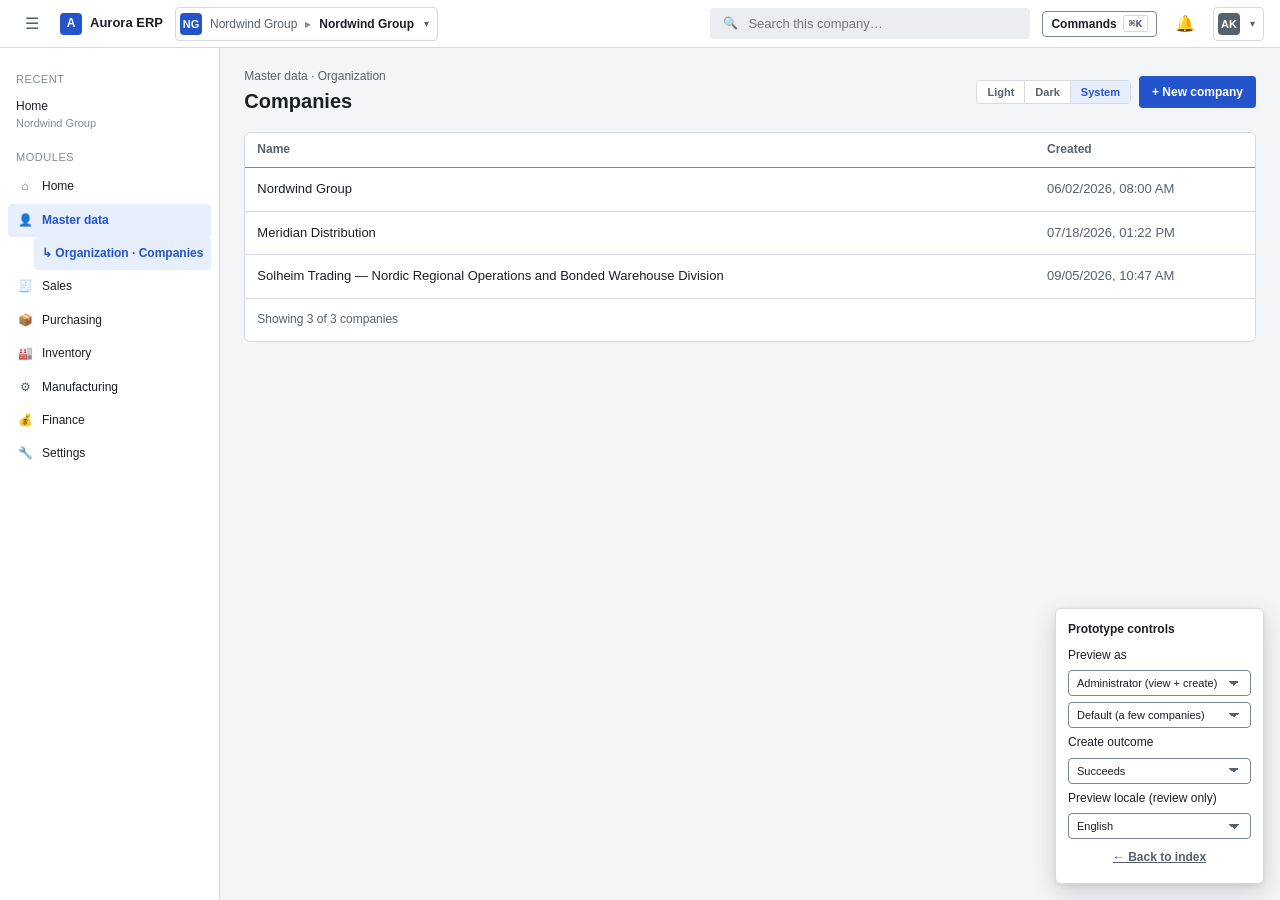
==== commit a8efe08d: "docs(design): DESIGN-001 — Company create form, reconciled with the Companies list Writes the screen" ====
--- a/docs/design/prototypes/companies-list.html
+++ b/docs/design/prototypes/companies-list.html
@@ -3,7 +3,7 @@
 <head>
 <meta charset="utf-8">
 <meta name="viewport" content="width=device-width, initial-scale=1">
-<title id="page-title">Companies — Nordwind Group · Aurora ERP</title>
+<title id="page-title" data-i18n="companies.pageTitle" data-i18n-vars='{"tenant":"Nordwind Group"}'>Companies — Nordwind Group · Aurora ERP</title>
 <link rel="stylesheet" href="tokens.css">
 <link rel="stylesheet" href="app.css">
 <style>
@@ -24,11 +24,36 @@
   table.plain-list td.name-cell { max-width: 480px; overflow-wrap: anywhere; }
   table.plain-list td.date-cell { color: var(--color-text-muted); white-space: nowrap; }
   .list-footer { display: flex; align-items: center; justify-content: space-between; padding: var(--space-3); font-size: 12px; color: var(--color-text-muted); border-top: 1px solid var(--color-border); }
-  .scale-note { font-size: 11px; color: var(--color-text-subtle); padding: 0 var(--space-3) var(--space-2); }
+  /* text-muted, not text-subtle: this note is real content a reviewer is meant
+     to read. tokens.md reserves text-subtle for placeholder and disabled-label
+     text (the two cases WCAG 1.4.3 exempts) and it measures 3.50:1 on light
+     surface — below the 4.5:1 this needs. */
+  .scale-note { font-size: 11px; color: var(--color-text-muted); padding: 0 var(--space-3) var(--space-2); }
   .skeleton-cell { height: 14px; width: 60%; }
+
+  /* Create-company dialog — components.md §9's "non-field-specific error"
+     banner, same visual language as sign-in.html's .auth-banner. Token values
+     only. */
+  .form-banner {
+    border-radius: var(--radius-sm); padding: var(--space-2) var(--space-3);
+    font-size: var(--font-size-small); background: var(--color-danger-muted);
+    color: var(--color-danger); border: 1px solid var(--color-danger);
+  }
+  .form-banner[hidden] { display: none; }
+  .form-banner:focus-visible { outline: 2px solid var(--color-border-focus); outline-offset: 2px; }
+  .field label .req { font-weight: 400; }
+  #create-company-form { display: flex; flex-direction: column; gap: var(--space-3); }
+  /* A doubled-length button label must never be truncated or clipped: the
+     action row wraps instead. See spec, "Locale, formats and pseudo-locale". */
+  .dialog .actions { flex-wrap: wrap; }
 </style>
 </head>
 <body>
+<!-- SC 2.4.1 Bypass Blocks: the nav rail repeats ~10 links on every shell
+     screen, so the first focusable element on the page jumps past them.
+     .skip-link now lives in app.css (promoted from sign-in.html by DESIGN-001)
+     so every shell screen can use the same one. -->
+<a class="skip-link" href="#main" data-i18n="shell.skipToContent">Skip to main content</a>
 <div class="shell" id="shell">
 
   <header class="topbar">
@@ -96,7 +121,7 @@
     <a class="nav-item"><span class="ic">🔧</span><span class="label">Settings</span></a>
   </nav>
 
-  <main class="main">
+  <main class="main" id="main" tabindex="-1">
     <div class="page" style="max-width:1100px;">
       <div class="page-header" id="page-header-full">
         <div>
@@ -109,19 +134,32 @@
             <button data-mode="dark" onclick="setTheme('dark')">Dark</button>
             <button data-mode="system" onclick="setTheme('system')">System</button>
           </div>
-          <button class="btn btn-primary" id="new-company-btn" onclick="onNewCompanyClick()">
+          <button class="btn btn-primary" id="new-company-btn" onclick="onNewCompanyClick()"
+                  aria-describedby="new-company-reason" aria-haspopup="dialog">
             <span data-i18n="companies.newButton">+ New company</span>
           </button>
+          <!-- title alone is not reliably exposed to assistive tech on focus;
+               aria-describedby + a real (visually-hidden when not needed)
+               text node is the mechanism that actually backs the claim this
+               screen's spec makes ("a disabled control still carries a
+               reachable reason on focus, not only on mouse hover"). -->
+          <span id="new-company-reason" class="visually-hidden"></span>
         </div>
       </div>
 
       <!-- ============ DEFAULT (a few companies, has permission) ============ -->
       <div class="panel" id="content-default">
         <table class="plain-list">
+          <!-- A visually-hidden <caption> is the table's accessible name
+               (SC 1.3.1). It restates the tenant, so a screen-reader user gets
+               the same "which books am I looking at" confirmation a sighted
+               user gets from the switcher in the top bar (Principle 5). -->
+          <caption class="visually-hidden" data-i18n="companies.tableCaption"
+                   data-i18n-vars='{"tenant":"Nordwind Group"}'>Companies in Nordwind Group</caption>
           <thead>
             <tr>
-              <th data-i18n="companies.colName">Name</th>
-              <th style="width:220px;" data-i18n="companies.colCreated">Created</th>
+              <th scope="col" data-i18n="companies.colName">Name</th>
+              <th scope="col" style="width:220px;" data-i18n="companies.colCreated">Created</th>
             </tr>
           </thead>
           <tbody id="rows-default">
@@ -138,7 +176,8 @@
       <!-- ============ LOADING ============ -->
       <div class="panel" id="content-loading" hidden>
         <table class="plain-list">
-          <thead><tr><th data-i18n="companies.colName">Name</th><th style="width:220px;" data-i18n="companies.colCreated">Created</th></tr></thead>
+          <caption class="visually-hidden" data-i18n="companies.loadingLabel">Loading companies…</caption>
+          <thead><tr><th scope="col" data-i18n="companies.colName">Name</th><th scope="col" style="width:220px;" data-i18n="companies.colCreated">Created</th></tr></thead>
           <tbody>
             <tr><td><div class="skeleton skeleton-cell"></div></td><td><div class="skeleton skeleton-cell" style="width:80px;"></div></td></tr>
             <tr><td><div class="skeleton skeleton-cell" style="width:40%;"></div></td><td><div class="skeleton skeleton-cell" style="width:80px;"></div></td></tr>
@@ -151,7 +190,7 @@
       <!-- ============ TRUE EMPTY (should never happen, per AC-7) ============ -->
       <div class="panel" id="content-empty" hidden>
         <div class="empty-state">
-          <div class="glyph">🏢</div>
+          <div class="glyph" aria-hidden="true">🏢</div>
           <h3 data-i18n="companies.emptyHeading">No companies yet</h3>
           <p data-i18n="companies.emptyBody">This shouldn't happen on a provisioned tenant — every tenant starts with one default company. Contact support if you see this.</p>
         </div>
@@ -160,26 +199,35 @@
       <!-- ============ ERROR ============ -->
       <div class="panel" id="content-error" hidden>
         <div class="empty-state">
-          <div class="glyph">⚠</div>
+          <div class="glyph" aria-hidden="true">⚠</div>
           <h3 data-i18n="companies.errorHeading">We couldn't load your companies</h3>
           <p data-i18n="companies.errorBody">Try again, or contact support if this keeps happening.</p>
           <button class="btn btn-secondary" onclick="setPersonaState('admin')"><span data-i18n="companies.retry">Retry</span></button>
         </div>
       </div>
 
-      <!-- ============ NO ACCESS (403 — no organization.company.view) ============ -->
+      <!-- ====== UNAVAILABLE — one state, two causes, deliberately identical ======
+           Rendered both when the caller lacks the list permission AND when the
+           resource does not exist for this tenant at all (Organization not
+           enabled, route not served). Same heading, same body, no counts, no
+           create action, no permission name — so the screen cannot be used to
+           learn whether any Company exists, or whether one merely cannot be
+           seen. See spec, "Permission, and why this screen is not an existence
+           oracle". -->
       <div class="panel" id="content-no-access" hidden>
         <div class="empty-state">
-          <div class="glyph">🔒</div>
-          <h3 data-i18n="companies.noAccessHeading">You don't have access to view companies</h3>
-          <p data-i18n="companies.noAccessBody">Ask a tenant administrator for the organization.company.view permission.</p>
+          <div class="glyph" aria-hidden="true">🔒</div>
+          <h3 data-i18n="companies.unavailableHeading">Companies isn't available here</h3>
+          <p data-i18n="companies.unavailableBody">If you think this should be available to you, ask a tenant administrator.</p>
         </div>
       </div>
 
       <!-- ============ MANY ROWS (scale note — see spec, "Thousands of rows") ============ -->
       <div class="panel" id="content-many" hidden>
         <table class="plain-list">
-          <thead><tr><th data-i18n="companies.colName">Name</th><th style="width:220px;" data-i18n="companies.colCreated">Created</th></tr></thead>
+          <caption class="visually-hidden" data-i18n="companies.tableCaption"
+                   data-i18n-vars='{"tenant":"Nordwind Group"}'>Companies in Nordwind Group</caption>
+          <thead><tr><th scope="col" data-i18n="companies.colName">Name</th><th scope="col" style="width:220px;" data-i18n="companies.colCreated">Created</th></tr></thead>
           <tbody id="rows-many"><!-- filled by script --></tbody>
         </table>
         <p class="scale-note">
@@ -205,24 +253,83 @@
 <div class="demo-controls">
   <div class="title" data-i18n="companies.demoPanelTitle">Prototype controls</div>
   <div class="group-label" data-i18n="companies.previewPersona">Preview as</div>
-  <select class="input" style="height:26px; font-size:11px;" id="persona-select" onchange="setPersonaState(this.value)">
+  <select class="input" style="height:26px; font-size:11px;" id="persona-select" data-i18n-aria-label="companies.previewPersona" onchange="setPersonaState(this.value)">
     <option value="admin">Administrator (view + create)</option>
     <option value="viewer">Viewer (view only)</option>
     <option value="none" data-i18n="companies.demoStateNoAccess">No permission (403)</option>
   </select>
-  <select class="input" style="height:26px; font-size:11px;" id="scenario-select" onchange="setScenario(this.value)">
+  <select class="input" style="height:26px; font-size:11px;" id="scenario-select" data-i18n-aria-label="companies.demoStateDefault" onchange="setScenario(this.value)">
     <option value="default" data-i18n="companies.demoStateDefault">Default (a few companies)</option>
     <option value="loading" data-i18n="companies.demoStateLoading">Loading</option>
     <option value="empty" data-i18n="companies.demoStateEmpty">Empty (should never happen)</option>
     <option value="error" data-i18n="companies.demoStateError">Error</option>
     <option value="many" data-i18n="companies.demoStateMany">Many rows (scale note)</option>
   </select>
+  <div class="group-label" data-i18n="companies.demoOutcomeLabel">Create outcome</div>
+  <select class="input" style="height:26px; font-size:11px;" id="outcome-select" data-i18n-aria-label="companies.demoOutcomeLabel">
+    <option value="success" data-i18n="companies.demoOutcomeSuccess">Succeeds</option>
+    <option value="forbidden" data-i18n="companies.demoOutcomeForbidden">Refused (403)</option>
+    <option value="server" data-i18n="companies.demoOutcomeServer">Server error (500)</option>
+    <option value="circuit" data-i18n="companies.demoOutcomeCircuitDrop">Circuit drops mid-submit</option>
+  </select>
   <div class="group-label" data-i18n="companies.previewLocale">Preview locale (review only)</div>
-  <select class="input locale-select" style="height:26px; font-size:11px;" onchange="previewLocale(this.value)">
+  <select class="input locale-select" style="height:26px; font-size:11px;" data-i18n-aria-label="companies.previewLocale" onchange="previewLocale(this.value)">
     <option value="en">English</option>
     <option value="sv-SE">Svenska</option>
   </select>
   <a class="btn btn-ghost btn-sm" href="index.html">← Back to index</a>
+</div>
+
+<!-- =====================================================================
+     CREATE COMPANY — components.md §14 (dialog) + §9 (inline validation)
+     + §2 (text input) + §1 (button loading state).
+     One field, so no on-submit error summary: §9 reserves the summary for
+     forms with more than ~6 fields, and a summary listing one error the
+     user is already being moved to would be noise, not help.
+     Spec: docs/design/screens/SPEC-002-company-create.md
+     ===================================================================== -->
+<div class="modal-overlay" id="create-company-modal" hidden>
+  <div class="dialog" role="dialog" aria-modal="true" aria-labelledby="create-company-title">
+    <h2 id="create-company-title" data-i18n="companies.create.dialogTitle">New company</h2>
+
+    <!-- Non-field-specific error (403, 500, or an unconfirmed outcome after a
+         circuit drop). role="alert" AND programmatic focus: the alert role
+         announces it, the focus move means a keyboard user's next Tab starts
+         from the message rather than from wherever they happened to be.
+         tabindex="-1" keeps it out of the tab order when it is not showing. -->
+    <div class="form-banner" id="create-banner" role="alert" tabindex="-1" hidden></div>
+
+    <form id="create-company-form" novalidate onsubmit="return submitCreate(event);">
+      <div class="field">
+        <label for="company-name">
+          <span data-i18n="companies.create.nameLabel">Company name</span>
+          <span class="req" data-i18n="companies.create.requiredSuffix">(required)</span>
+        </label>
+        <!-- No maxlength: a hard cap would silently truncate a pasted 250-character
+             name and the over-length message could then never fire at all — a
+             validation rule that cannot fail is not a check. The field accepts
+             the over-long value and says so. -->
+        <input class="input" type="text" id="company-name" name="companyName"
+               required autocomplete="off" spellcheck="false"
+               aria-describedby="company-name-hint" data-autofocus
+               oninput="onNameInput()" onblur="onNameBlur()">
+        <div class="field-foot">
+          <span class="hint" id="company-name-hint" data-i18n="companies.create.nameHint">Up to 200 characters.</span>
+          <!-- components.md §2: the counter appears only once the user is
+               within 20% of the limit (>= 160 of 200), not before. -->
+          <span class="counter" id="company-name-counter" hidden></span>
+        </div>
+        <p class="error-msg" id="company-name-error" hidden></p>
+      </div>
+      <div class="actions">
+        <button type="button" class="btn btn-secondary" id="create-cancel"
+                onclick="onCancelCreate()" data-i18n="companies.create.cancel">Cancel</button>
+        <button type="submit" class="btn btn-primary" id="create-submit">
+          <span id="create-submit-label" data-i18n="companies.create.submit">Create company</span>
+        </button>
+      </div>
+    </form>
+  </div>
 </div>
 
 <div class="modal-overlay" id="cmdk-modal" hidden>
@@ -286,6 +393,8 @@
   // ---------------------------------------------------------------------
   var currentPersona = "admin";
   var currentScenario = "default";
+  // Name proposed by this screen's spec, to be confirmed by B-15.2's developer.
+  var PERMISSION_MANAGE = "organization.company.manage";
 
   function setPersonaState(persona) {
     currentPersona = persona;
@@ -316,17 +425,256 @@
     panels.forEach(function (p) { document.getElementById("content-" + p).hidden = (p === "no-access") || (p !== currentScenario); });
 
     var btn = document.getElementById("new-company-btn");
+    var reason = document.getElementById("new-company-reason");
     if (currentPersona === "viewer") {
-      btn.disabled = true;
-      btn.title = t("companies.newButtonDisabledReason");
+      // aria-disabled, not the native `disabled` attribute — see
+      // components.md §1's correction. The button stays focusable so a
+      // keyboard/screen-reader user can actually reach its reason.
+      btn.setAttribute("aria-disabled", "true");
+      // The permission constant is an identifier, not prose: it is interpolated
+      // so no translator is ever asked to translate `organization.company.manage`.
+      var reasonText = t("companies.newButtonDisabledReason", { permission: PERMISSION_MANAGE });
+      btn.title = reasonText;
+      reason.textContent = reasonText;
     } else {
-      btn.disabled = false;
+      btn.removeAttribute("aria-disabled");
       btn.removeAttribute("title");
-    }
-  }
+      reason.textContent = "";
+    }
+  }
+
+  // =====================================================================
+  // CREATE COMPANY
+  // =====================================================================
+  var NAME_MAX = 200;            // SPEC-002 BR-2
+  var COUNTER_AT = 160;          // components.md §2: "within 20% of the limit"
+  var nameDirty = false;
 
   function onNewCompanyClick() {
-    showToast("success", t("companies.newButtonToast"));
+    // aria-disabled does not stop the click event the way native `disabled`
+    // would — the handler itself must check it (components.md §1 correction).
+    if (document.getElementById("new-company-btn").getAttribute("aria-disabled") === "true") return;
+    openCreateDialog();
+  }
+
+  function openCreateDialog() {
+    document.getElementById("company-name").value = "";
+    nameDirty = false;
+    clearNameError();
+    hideCreateBanner();
+    updateCounter();
+    setSubmitting(false);
+    openModal("create-company-modal"); // focuses [data-autofocus] = the name field
+  }
+
+  function onCancelCreate() {
+    if (isSubmitting()) return; // no cancel while a commit is actually in flight
+    closeModal("create-company-modal"); // restores focus to "+ New company"
+  }
+
+  function trimmedName() { return document.getElementById("company-name").value.trim(); }
+
+  // BR-2's limit is counted in the same units .NET's string.Length counts
+  // (UTF-16 code units), so the browser counter and the server validator agree
+  // on what "200 characters" means for a name containing a non-BMP character.
+  function nameLength() { return trimmedName().length; }
+
+  function updateCounter() {
+    var counter = document.getElementById("company-name-counter");
+    var len = nameLength();
+    if (len >= COUNTER_AT) {
+      counter.hidden = false;
+      counter.textContent = t("companies.create.counter", { remaining: formatCount(NAME_MAX - len) });
+    } else {
+      counter.hidden = true;
+      counter.textContent = "";
+    }
+  }
+
+  // Trim first, then validate: "   " is an empty name, not a 3-character one
+  // (SPEC-002 BR-2), and that is the rule the server applies too.
+  function validateName() {
+    var len = nameLength();
+    if (len === 0) return { key: "companies.create.errorRequired", vars: null };
+    if (len > NAME_MAX) return { key: "companies.create.errorTooLong", vars: { count: formatCount(len) } };
+    return null;
+  }
+
+  function setNameError(err) {
+    if (!err) { clearNameError(); return; }
+    var input = document.getElementById("company-name");
+    var el = document.getElementById("company-name-error");
+    el.hidden = false;
+    el.textContent = t(err.key, err.vars);
+    input.classList.add("has-error");
+    input.setAttribute("aria-invalid", "true");
+    // Error first, hint second: a screen reader reads the description in this
+    // order, and "what is wrong" outranks "what the rule is".
+    input.setAttribute("aria-describedby", "company-name-error company-name-hint");
+  }
+
+  function clearNameError() {
+    var input = document.getElementById("company-name");
+    var el = document.getElementById("company-name-error");
+    el.hidden = true;
+    el.textContent = "";
+    input.classList.remove("has-error");
+    input.removeAttribute("aria-invalid");
+    input.setAttribute("aria-describedby", "company-name-hint");
+  }
+
+  function onNameInput() {
+    nameDirty = true;
+    updateCounter();
+    // components.md §9: a field already marked invalid re-validates live, so
+    // the error clears the moment it is actually fixed. A field that is not
+    // yet marked invalid stays silent until blur or submit.
+    if (document.getElementById("company-name").getAttribute("aria-invalid") === "true") {
+      setNameError(validateName());
+    }
+  }
+
+  function onNameBlur() {
+    // Untouched-and-empty is not an error yet (components.md §9) — otherwise
+    // tabbing from the autofocused field straight to Cancel would accuse the
+    // user of something before they had interacted at all.
+    if (nameDirty) setNameError(validateName());
+  }
+
+  function showCreateBanner(message) {
+    var b = document.getElementById("create-banner");
+    b.hidden = false;
+    b.textContent = message;
+    b.focus();
+  }
+  function hideCreateBanner() {
+    var b = document.getElementById("create-banner");
+    b.hidden = true;
+    b.textContent = "";
+  }
+
+  function isSubmitting() {
+    return document.getElementById("create-submit").getAttribute("aria-disabled") === "true";
+  }
+
+  function setSubmitting(on) {
+    var btn = document.getElementById("create-submit");
+    var label = document.getElementById("create-submit-label");
+    var cancel = document.getElementById("create-cancel");
+    var input = document.getElementById("company-name");
+    var overlay = document.getElementById("create-company-modal");
+    if (on) {
+      // Keep the button's width so the dialog does not reflow under the
+      // pointer mid-click (components.md §1).
+      btn.style.minWidth = btn.offsetWidth + "px";
+      btn.setAttribute("aria-disabled", "true");
+      cancel.setAttribute("aria-disabled", "true");
+      label.textContent = "";
+      var sp = document.createElement("span");
+      sp.className = "spinner";
+      sp.setAttribute("aria-hidden", "true");
+      label.appendChild(sp);
+      // aria-live on the label announces "Creating…" without stealing focus.
+      btn.setAttribute("aria-label", t("companies.create.submitting"));
+      // readonly, not disabled: the typed name stays visible and selectable and
+      // focus is not thrown to <body> (components.md §11's saving state).
+      input.readOnly = true;
+      // Esc is inert while a commit is in flight (components.md §14).
+      overlay.dataset.modalBlocking = "true";
+      announce(t("companies.create.submitting"));
+    } else {
+      btn.style.minWidth = "";
+      btn.removeAttribute("aria-disabled");
+      btn.removeAttribute("aria-label");
+      cancel.removeAttribute("aria-disabled");
+      label.textContent = t("companies.create.submit");
+      input.readOnly = false;
+      overlay.dataset.modalBlocking = "false";
+    }
+  }
+
+  function submitCreate(e) {
+    e.preventDefault();
+    hideCreateBanner();
+    var err = validateName();
+    if (err) {
+      // components.md §9: submit re-validates everything and focuses the first
+      // invalid field. With aria-invalid + aria-describedby already set, the
+      // move is what produces the announcement — label, "invalid entry",
+      // then the message.
+      setNameError(err);
+      document.getElementById("company-name").focus();
+      return false;
+    }
+    setSubmitting(true);
+    var outcome = document.getElementById("outcome-select").value;
+    if (outcome === "circuit") { demoCircuitDropDuringSubmit(); return false; }
+    window.setTimeout(function () { finishSubmit(outcome); }, 700);
+    return false;
+  }
+
+  function finishSubmit(outcome) {
+    var name = trimmedName();
+    if (outcome === "success") {
+      setSubmitting(false);
+      closeModal("create-company-modal");  // focus returns to "+ New company"
+      appendCompanyRow(name);
+      setScenario("default");
+      showToast("success", t("companies.create.successToast", { name: name }));
+      return;
+    }
+    setSubmitting(false);
+    if (outcome === "forbidden") {
+      showCreateBanner(t("companies.create.errorForbidden"));
+      // The refusal is real: the permission is gone, so the list behind the
+      // dialog must stop offering the action too, not just this one attempt.
+      setPersonaState("viewer");
+    } else {
+      showCreateBanner(t("companies.create.errorServer"));
+    }
+  }
+
+  // The circuit drops after the command left the browser and before any answer
+  // came back. SPEC-002 deliberately requires no Idempotency-Key on this
+  // command, so the UI must not retry on the user's behalf — it says plainly
+  // that the outcome is unknown and sends them to the list to look.
+  function demoCircuitDropDuringSubmit() {
+    var name = trimmedName();
+    setConnectionState("reconnecting");
+    window.setTimeout(function () {
+      setConnectionState("connected");
+      announce(t("shell.reconnected"));
+      setSubmitting(false);
+      showCreateBanner(t("companies.create.errorUnknownOutcome", { name: name }));
+    }, 2200);
+  }
+
+  function appendCompanyRow(name) {
+    var tbody = document.getElementById("rows-default");
+    var tr = document.createElement("tr");
+    var tdName = document.createElement("td");
+    tdName.className = "name-cell";
+    tdName.textContent = name;   // textContent: a company name is data, never markup
+    var tdDate = document.createElement("td");
+    tdDate.className = "date-cell";
+    var iso = new Date().toISOString();
+    tdDate.setAttribute("data-i18n-datetime", iso);
+    tdDate.textContent = formatDateTime(iso);
+    tr.appendChild(tdName);
+    tr.appendChild(tdDate);
+    tbody.appendChild(tr);
+    renderFooterFew();
+  }
+
+  // Counted from the DOM and formatted through formatCount, not carried as a
+  // literal in data-i18n-vars: a literal would never change after a create and
+  // would print "3" identically in every locale.
+  function renderFooterFew() {
+    var n = document.querySelectorAll("#rows-default tr").length;
+    var vars = { shown: formatCount(n), total: formatCount(n) };
+    var el = document.getElementById("footer-count");
+    el.setAttribute("data-i18n-vars", JSON.stringify(vars));
+    el.textContent = t("companies.footerCountFew", vars);
   }
 
   // Re-render dynamic dates/footer after every locale switch (same reasoning
@@ -334,10 +682,15 @@
   // from inside its own completion hook).
   function previewLocale(loc) {
     try { localStorage.setItem("aurora-locale", loc); } catch (e) { /* ignore */ }
-    applyI18n(); // re-run [data-i18n-datetime] scan and static-string lookups
+    renderFooterCounts(); // must run BEFORE applyI18n() reads data-i18n-vars
+    renderFooterFew();    // same, for the default state's count
+    applyI18n(); // re-runs [data-i18n-datetime] scan and static-string lookups
+    render();    // the disabled-reason text is built in JS, so it re-renders here
+    updateCounter();
   }
 
   render();
+  renderFooterFew();
 </script>
 </body>
 </html>
--- a/docs/design/prototypes/app.css
+++ b/docs/design/prototypes/app.css
@@ -31,6 +31,20 @@
   outline: 2px solid var(--color-border-focus);
   outline-offset: -2px;
 }
+
+/* ---------- skip link (WCAG 2.2 SC 2.4.1 Bypass Blocks) ---------- */
+/* Promoted here from sign-in.html's page-local <style> by DESIGN-001: the
+   shell repeats a ~10-item nav rail on every screen, so every shell screen
+   needs the same bypass mechanism, and a mechanism that exists on one page
+   only is not a shell guarantee. See
+   docs/design/screens/SPEC-002-company-create.md, "Design-system findings". */
+.skip-link {
+  position: absolute; left: -9999px; top: 0;
+  background: var(--color-surface); color: var(--color-text);
+  padding: 8px 14px; border-radius: var(--radius-sm); border: 2px solid var(--color-border-focus);
+  z-index: 200; font-size: 13px; text-decoration: none;
+}
+.skip-link:focus { left: var(--space-3); top: var(--space-3); }
 
 /* ---------- utility ---------- */
 .visually-hidden {
@@ -238,7 +252,13 @@
   cursor: pointer; border: 1px solid transparent; white-space: nowrap;
   transition: background var(--duration-fast) var(--easing-standard);
 }
-.btn:disabled { opacity: 0.4; cursor: not-allowed; }
+.btn:disabled, .btn[aria-disabled="true"] { opacity: 0.4; cursor: not-allowed; }
+/* components.md §1 correction: aria-disabled (not the native `disabled`
+   attribute) is the mechanism for a disabled button whose reason must be
+   reachable by keyboard/screen-reader focus, not only mouse hover — native
+   `disabled` removes the element from the tab order, which defeats that
+   requirement outright. The click handler itself must check aria-disabled
+   and no-op, since the browser will not block the click for us here. */
 .btn-primary { background: var(--color-accent-solid); color: var(--color-text-on-accent); }
 .btn-primary:hover:not(:disabled) { background: var(--color-accent-solid-hover); }
 .btn-primary:active:not(:disabled) { background: var(--color-accent-solid-active); }
@@ -260,8 +280,24 @@
    =========================================================================== */
 .field { display: flex; flex-direction: column; gap: 5px; }
 .field label { font-size: 12px; font-weight: 600; color: var(--color-text-muted); }
-.field .hint { font-size: 11px; color: var(--color-text-subtle); }
+/* DESIGN-001 contrast correction: hint text is REAL CONTENT (it carries the
+   field's constraint, e.g. "Up to 200 characters"), so tokens.md's own rule
+   applies — `text-subtle` is reserved for placeholder text and disabled-control
+   labels, the two cases WCAG 1.4.3 exempts, and nothing else. Measured:
+   text-subtle is 3.50:1 on light `surface`, 3.38:1 on dark `surface`, and
+   2.94:1 on dark `surface-raised` (a dialog) — all below the 4.5:1 this text
+   needs. `text-muted` is 6.30:1 / 7.47:1 / 6.51:1 on the same three. */
+.field .hint { font-size: 11px; color: var(--color-text-muted); }
 .field .error-msg { font-size: 12px; color: var(--color-danger); }
+/* Character counter for a length-limited field (components.md §2: shown only
+   once the user is within 20% of the limit). Tabular numerals so the number
+   does not jitter horizontally as it counts down. */
+.field .field-foot { display: flex; align-items: baseline; justify-content: space-between; gap: var(--space-2); }
+.field .counter {
+  font-size: 11px; color: var(--color-text-muted); white-space: nowrap;
+  font-feature-settings: var(--font-feature-numeric); font-variant-numeric: tabular-nums;
+}
+.field .counter[hidden] { display: none; }
 .input, select.input, textarea.input {
   height: 32px; border-radius: var(--radius-sm); border: 1px solid var(--color-border-strong);
   background: var(--color-surface); color: var(--color-text); padding: 0 var(--space-2);
